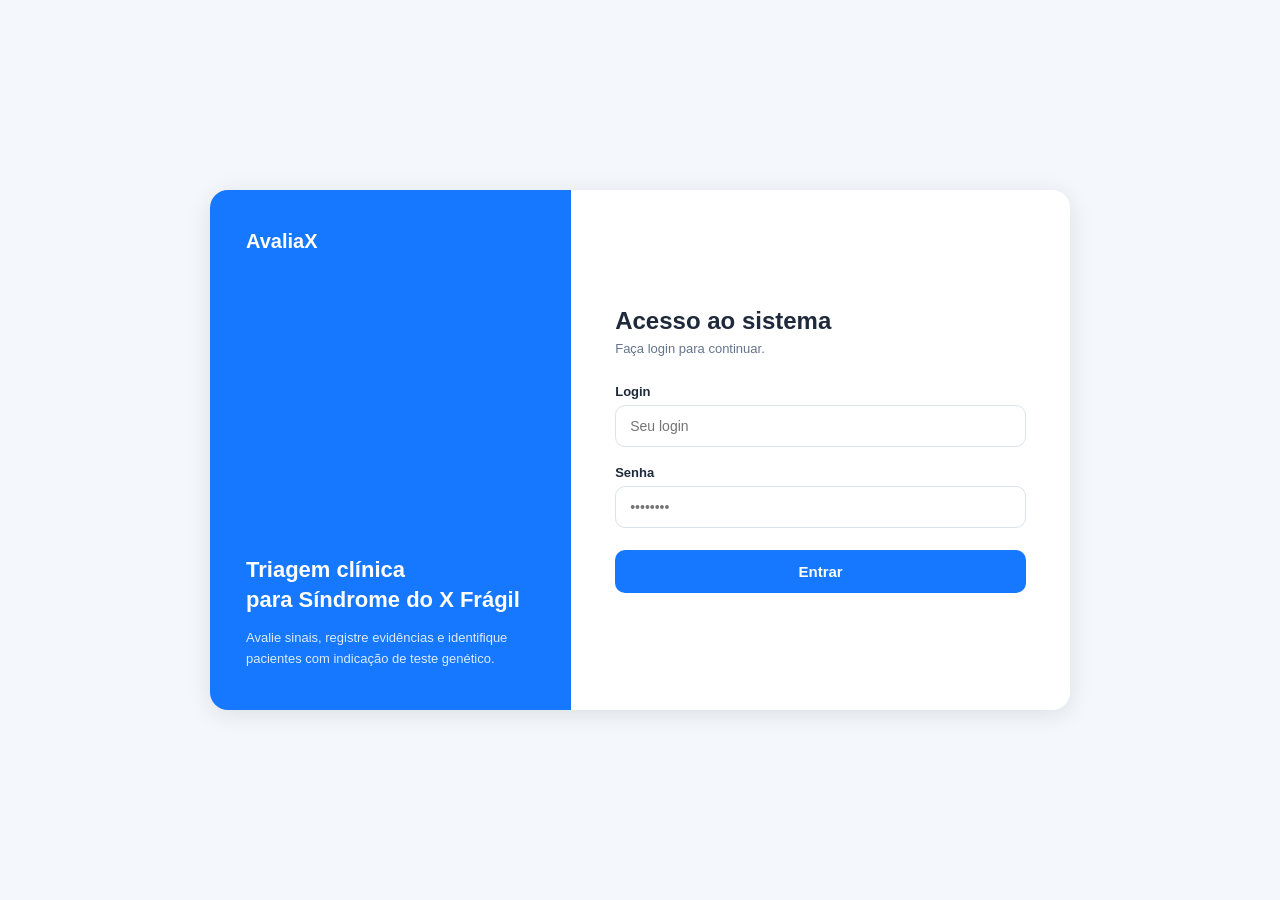
==== front/tamplates/avaliacoes.html @ cc4eb3ac "Permição na aba de usuarios" ====
<!DOCTYPE html>
<html lang="pt-BR">
<head>
  <meta charset="UTF-8">
  <meta name="viewport" content="width=device-width, initial-scale=1.0">
  <title>Avaliações</title>
  <link rel="stylesheet" href="../static/css/avaliacoesStyle.css">
</head>
<body>

  <aside class="sidebar">
        <div>
            <div class="logo">
                <div class="logo-icon"></div>
                <div class="logo-text">
                    <h2>AvaliaX</h2>
                    <p>TRIAGEM CLÍNICA</p>
                </div>
            </div>
            <ul class="menu">
                <a href="dashboard.html"><li>📊 Painel</li></a>
                <a href="pacientes.html"><li>👥 Pacientes</li></a>
                <a href="avaliacoes.html"><li class="active">📝 Avaliações</li></a>
                <a href="relatorios.html"><li>📄 Relatórios</li></a>
                <a href="usuarios.html"><li>👤 Usuarios</li></a>
            </ul>
        </div>
        <div class="user-box">
            <div class="info-user" id="info-user">
                <strong></strong>
            </div>
            <div class="logout" id="logout">↩ Sair</div>
        </div>
    </aside>

  <main class="conteudo">
    <header class="topo">
      <div>
        <h1>Histórico de Avaliações</h1>
        <p>Consulte, visualize e edite avaliações realizadas.</p>
      </div>


    </header>

    <section class="cards-resumo">
      <div class="resumo-card">
        <span>Total</span>
        <strong id="totalAvaliacoes">0</strong>
      </div>

      <div class="resumo-card">
        <span>Teste indicado</span>
        <strong id="totalTesteIndicado">0</strong>
      </div>

      <div class="resumo-card">
        <span>Inconclusivas</span>
        <strong id="totalInconclusivo">0</strong>
      </div>
    </section>

    <section class="filtros">
      <input type="text" id="buscarAvaliacao" placeholder="Buscar por paciente...">

      <select id="filtroResultado">
        <option value="">Todos os resultados</option>
        <option value="TESTE_INDICADO">Teste indicado</option>
        <option value="INCONCLUSIVO">Inconclusivo</option>
      </select>
    </section>

    <section id="listaAvaliacoes" class="lista-avaliacoes">
      <p class="mensagem-vazia">Carregando avaliações...</p>
    </section>
  </main>

  <div id="modalAvaliacao" class="modal-overlay">
    <div class="modal">
      <button class="btn-fechar" id="fecharModal">×</button>

      <div id="modoDetalhes">
        <h2 id="detalhePaciente">Detalhes da Avaliação</h2>

        <div class="detalhes-grid">
          <p><strong>Paciente:</strong> <span id="detPaciente"></span></p>
          <p><strong>Usuário:</strong> <span id="detUsuario"></span></p>
          <p><strong>Data:</strong> <span id="detData"></span></p>
          <p><strong>Origem:</strong> <span id="detOrigem"></span></p>
          <p><strong>Score:</strong> <span id="detScore"></span></p>
          <p><strong>Resultado:</strong> <span id="detResultado"></span></p>
        </div>

        <h3>Questionário</h3>

        <div class="detalhes-grid">
          <p><strong>Teste DNA:</strong> <span id="detTesteDna"></span></p>
          <p><strong>Interesse no exame:</strong> <span id="detInteresseExame"></span></p>
          <p><strong>Resultado do exame:</strong> <span id="detResultadoExame"></span></p>
          <p><strong>Diagnóstico autismo:</strong> <span id="detAutismo"></span></p>
          <p><strong>Possui irmãos:</strong> <span id="detIrmaos"></span></p>
          <p><strong>Antecedentes deficiência:</strong> <span id="detDeficiencia"></span></p>
          <p><strong>Antecedentes menopausa:</strong> <span id="detMenopausa"></span></p>
          <p><strong>Antecedentes ataxia:</strong> <span id="detAtaxia"></span></p>
        </div>

        <h3>Sintomas presentes</h3>
        <div id="detSintomas" class="tags"></div>

        <h3>Detalhes</h3>
        <p id="detDetalhes" class="texto-detalhes"></p>

        <div class="modal-acoes">
          <button id="btnEditar" class="btn-editar">Editar avaliação</button>
        </div>
      </div>


    </div>
  </div>
  <script src="../static/js/menuAdmin.js"></script>
  <script src="../static/js/avaliacoes.js"></script>
</body>
</html>
---- front/static/css/avaliacoesStyle.css ----
* {
  margin: 0;
  padding: 0;
  box-sizing: border-box;
  font-family: Arial, Helvetica, sans-serif;
}

body {
  display: flex;
  background: #f4f7fb;
  color: #1e293b;
  overflow: hidden;
}
.admin-only {
    display: none;
}

.sidebar {
    width: 280px;
    height: 100vh;
    background: #ffffff;
    border-right: 1px solid #e0e6ed;
    display: flex;
    flex-direction: column;
    justify-content: space-between;
    padding: 20px 15px;
    flex-shrink: 0;
}

.logo {
    display: flex;
    align-items: center;
    gap: 10px;
    margin-bottom: 30px;
}

.logo-text h2 {
    font-size: 18px;
    color: #2196f3;
}

.logo-text p {
    font-size: 10px;
    color: gray;
}

.menu {
    list-style: none;
}

.menu li {
    padding: 12px 15px;
    margin-bottom: 8px;
    border-radius: 10px;
    cursor: pointer;
    display: flex;
    align-items: center;
    gap: 10px;
    color: #4a5568;
    transition: 0.3s;
}

.menu a {
    text-decoration: none;
}

.menu li.active,
.menu li:hover {
    background: #e3f2fd;
    color: #2196f3;
    font-weight: bold;
}



.menu li a:hover {
    background: #e3f2fd;
    color: #2196f3;
    font-weight: bold;
}

.user-box {
    border-top: 1px solid #e0e6ed;
    padding-top: 15px;
    font-size: 13px;
    color: #555;
}


#info-user{
    font-size: 15px;
    font-weight: 600;
    color: #1e293b;
    width: fit-content;
    text-transform: capitalize;
}

.logout {
    margin-top: 15px;
    color: #2196f3;
    cursor: pointer;
    font-weight: bold;
}

.logout:hover{
    color: #f52121;
}

.conteudo {
  flex: 1;
  height: 100vh;
  padding: 35px;
  overflow: hidden;

  display: flex;
  flex-direction: column;

  min-width: 0;
}

.topo {
  display: flex;
  justify-content: space-between;
  align-items: center;
  margin-bottom: 25px;
}

.topo,
.cards-resumo,
.filtros {
  flex-shrink: 0;
}

.topo h1 {
  font-size: 30px;
  color: #0f172a;
}

.topo p {
  color: #64748b;
  margin-top: 5px;
}

.cards-resumo {
  display: grid;
  grid-template-columns: repeat(3, 1fr);
  gap: 18px;
  margin-bottom: 25px;
}

.resumo-card {
  background: white;
  padding: 22px;
  border-radius: 18px;
  border: 1px solid #e2e8f0;
  box-shadow: 0 8px 20px rgba(15, 23, 42, 0.04);
}

.resumo-card span {
  color: #64748b;
  font-size: 14px;
}

.resumo-card strong {
  display: block;
  margin-top: 8px;
  font-size: 32px;
  color: #0f172a;
}

.filtros {
  display: flex;
  gap: 15px;
  margin-bottom: 25px;
}

.filtros input,
.filtros select {
  padding: 13px 14px;
  border-radius: 12px;
  border: 1px solid #dbe2ea;
  outline: none;
  background: white;
}

.filtros input {
  flex: 1;
}

.lista-avaliacoes {
  flex: 1;
  min-height: 0;

  display: grid;
  grid-template-columns: repeat(auto-fill, minmax(310px, 1fr));
  align-content: start;
  gap: 18px;

  overflow-y: auto;
  padding-top: 6px;
  padding-right: 8px;
  padding-bottom: 10px;
}

.lista-avaliacoes::-webkit-scrollbar {
  width: 8px;
}

.lista-avaliacoes::-webkit-scrollbar-thumb {
  background: #cbd5e1;
  border-radius: 999px;
}

.lista-avaliacoes::-webkit-scrollbar-thumb:hover {
  background: #94a3b8;
}

.avaliacao-card {
  background: white;
  border-radius: 18px;
  padding: 22px;
  border: 1px solid #e2e8f0;
  box-shadow: 0 8px 20px rgba(15, 23, 42, 0.04);
  cursor: pointer;
  transition: 0.2s;
}

.avaliacao-card:hover {
  transform: translateY(-3px);
  border-color: #2196f3;
}

.avaliacao-card h3 {
  margin-bottom: 12px;
  color: #0f172a;
}

.avaliacao-info {
  display: flex;
  justify-content: space-between;
  margin-bottom: 9px;
  color: #475569;
  font-size: 14px;
}

.badge {
  display: inline-block;
  margin-top: 12px;
  padding: 7px 10px;
  border-radius: 999px;
  font-size: 12px;
  font-weight: bold;
}

.badge.teste {
  background: #dcfce7;
  color: #166534;
}

.badge.inconclusivo {
  background: #fef3c7;
  color: #92400e;
}

.mensagem-vazia {
  color: #64748b;
  grid-column: 1 / -1;
}

.modal-overlay {
  position: fixed;
  inset: 0;
  background: rgba(15, 23, 42, 0.55);
  backdrop-filter: blur(4px);
  display: none;
  align-items: center;
  justify-content: center;
  padding: 25px;
  z-index: 100;
}

.modal-overlay.ativo {
  display: flex;
}

.modal {
  background: white;
  width: 100%;
  max-width: 900px;
  max-height: 90vh;
  overflow-y: auto;
  border-radius: 22px;
  padding: 28px;
  position: relative;
}

.btn-fechar {
  position: absolute;
  top: 18px;
  right: 20px;
  border: none;
  background: #f1f5f9;
  width: 35px;
  height: 35px;
  border-radius: 50%;
  font-size: 22px;
  cursor: pointer;
}

.modal h2 {
  margin-bottom: 20px;
}

.modal h3 {
  margin-top: 25px;
  margin-bottom: 12px;
}

.detalhes-grid {
  display: grid;
  grid-template-columns: repeat(2, 1fr);
  gap: 12px;
}

.detalhes-grid p,
.texto-detalhes {
  background: #f8fafc;
  padding: 12px;
  border-radius: 12px;
  color: #334155;
}

.tags {
  display: flex;
  flex-wrap: wrap;
  gap: 8px;
}

.tag {
  padding: 8px 11px;
  border-radius: 999px;
  background: #e8f3ff;
  color: #0f7bdc;
  font-size: 13px;
  font-weight: bold;
}

.modal-acoes {
  display: flex;
  justify-content: flex-end;
  gap: 12px;
  margin-top: 25px;
}

.btn-editar,
.btn-salvar {
  border: none;
  background: #2196f3;
  color: white;
  padding: 12px 16px;
  border-radius: 12px;
  cursor: pointer;
  font-weight: bold;
}

.btn-secundario {
  border: none;
  background: #e2e8f0;
  color: #334155;
  padding: 12px 16px;
  border-radius: 12px;
  cursor: pointer;
  font-weight: bold;
}

.form-editar {
  display: flex;
  flex-direction: column;
  gap: 12px;
}

.form-editar label {
  font-weight: bold;
  color: #334155;
  margin-top: 8px;
}

.form-editar select,
.form-editar textarea {
  padding: 12px;
  border-radius: 12px;
  border: 1px solid #dbe2ea;
  outline: none;
}

.form-editar textarea {
  min-height: 100px;
  resize: vertical;
}

.radio-group {
  display: flex;
  gap: 10px;
  flex-wrap: wrap;
}

.radio-option,
.checkbox-option {
  background: #f8fafc;
  border: 1px solid #dbe2ea;
  border-radius: 12px;
  padding: 10px 12px;
  cursor: pointer;
}

.checkbox-grid {
  display: grid;
  grid-template-columns: repeat(2, 1fr);
  gap: 10px;
}

.escondido {
  display: none;
}
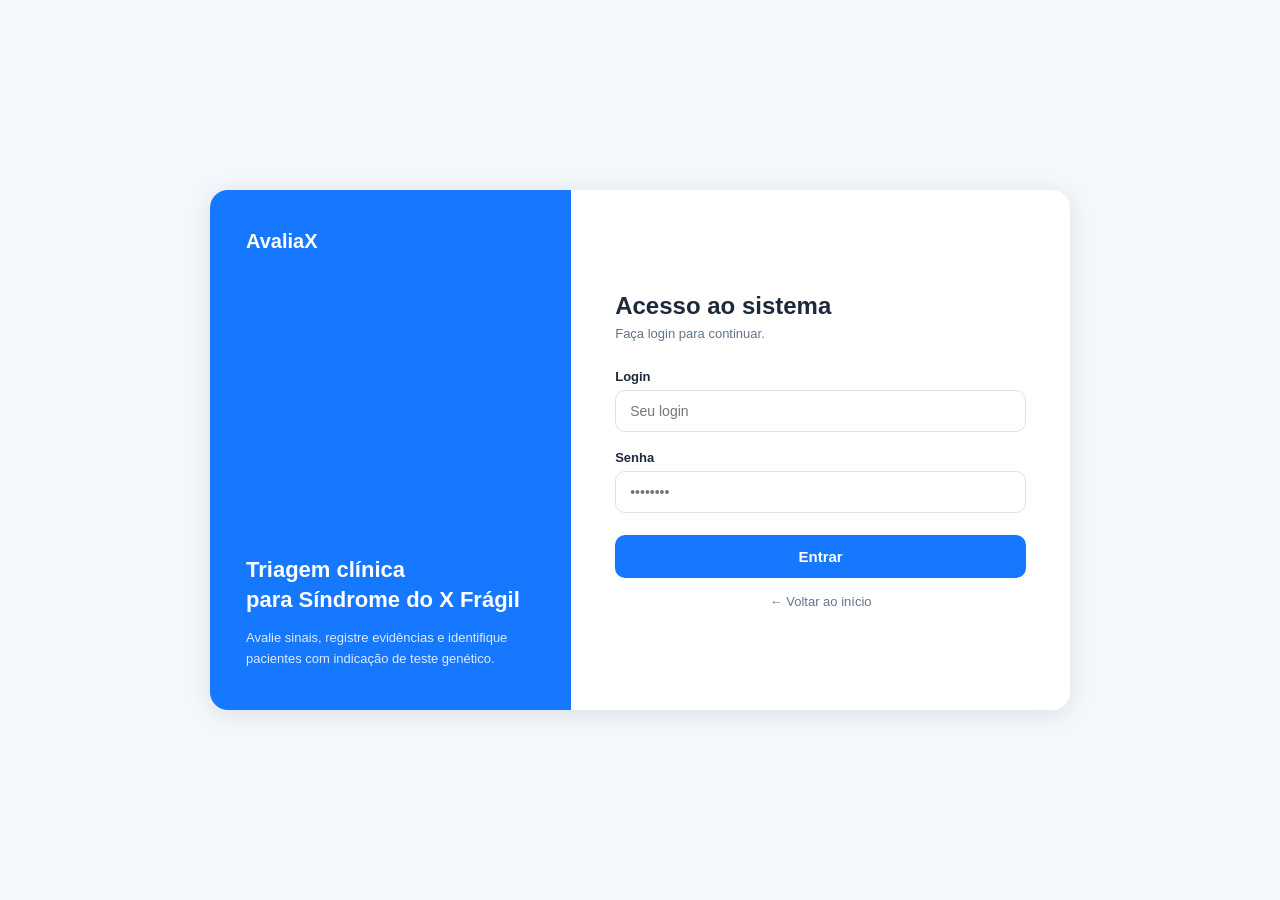
==== commit ef0a0ec5: "merge main: resolve conflitos no dashboard" ====
--- a/front/tamplates/avaliacoes.html
+++ b/front/tamplates/avaliacoes.html
@@ -18,7 +18,7 @@
                 </div>
             </div>
             <ul class="menu">
-                <a href="dashboard.html"><li>📊 Painel</li></a>
+                <a href="index.html"><li>📊 Painel</li></a>
                 <a href="pacientes.html"><li>👥 Pacientes</li></a>
                 <a href="avaliacoes.html"><li class="active">📝 Avaliações</li></a>
                 <a href="relatorios.html"><li>📄 Relatórios</li></a>
@@ -118,7 +118,7 @@
 
     </div>
   </div>
-  <script src="../static/js/menuAdmin.js"></script>
+
   <script src="../static/js/avaliacoes.js"></script>
 </body>
 </html>
--- a/front/static/css/avaliacoesStyle.css
+++ b/front/static/css/avaliacoesStyle.css
@@ -10,9 +10,6 @@
   background: #f4f7fb;
   color: #1e293b;
   overflow: hidden;
-}
-.admin-only {
-    display: none;
 }
 
 .sidebar {
